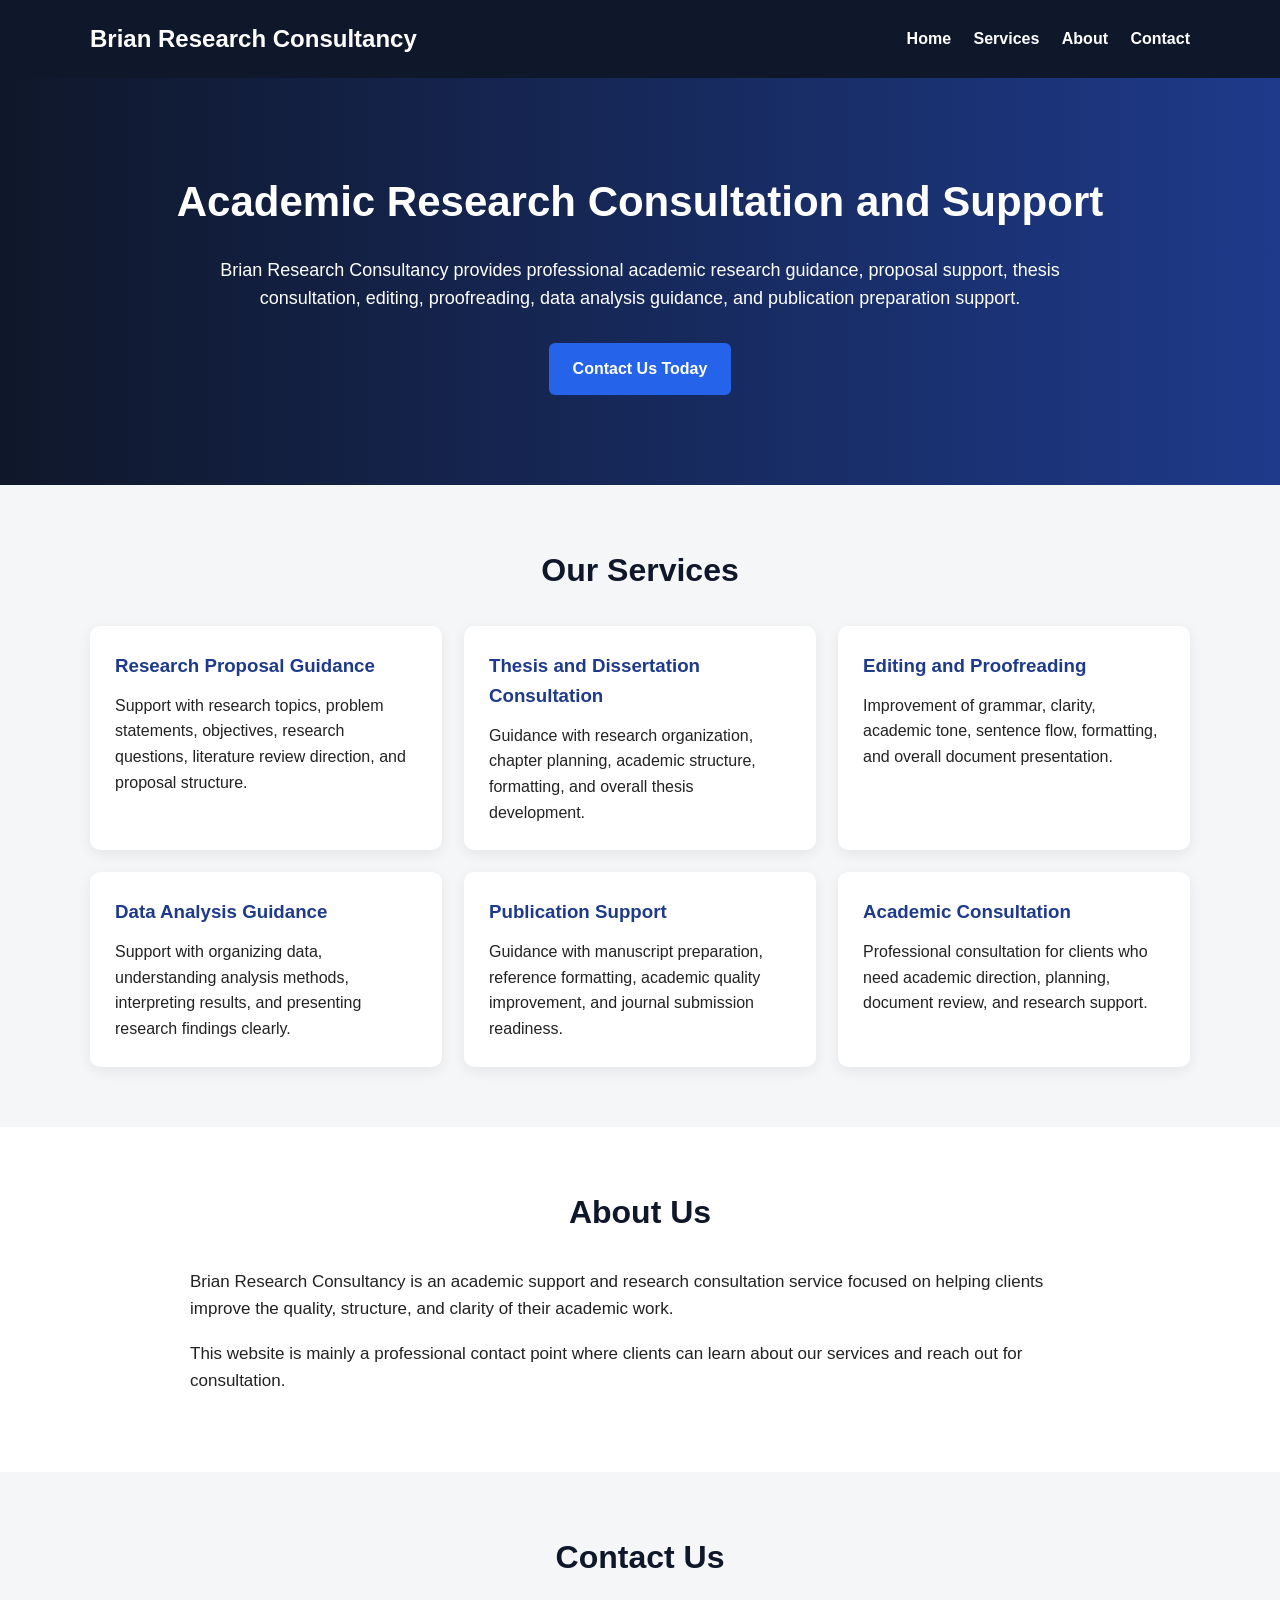
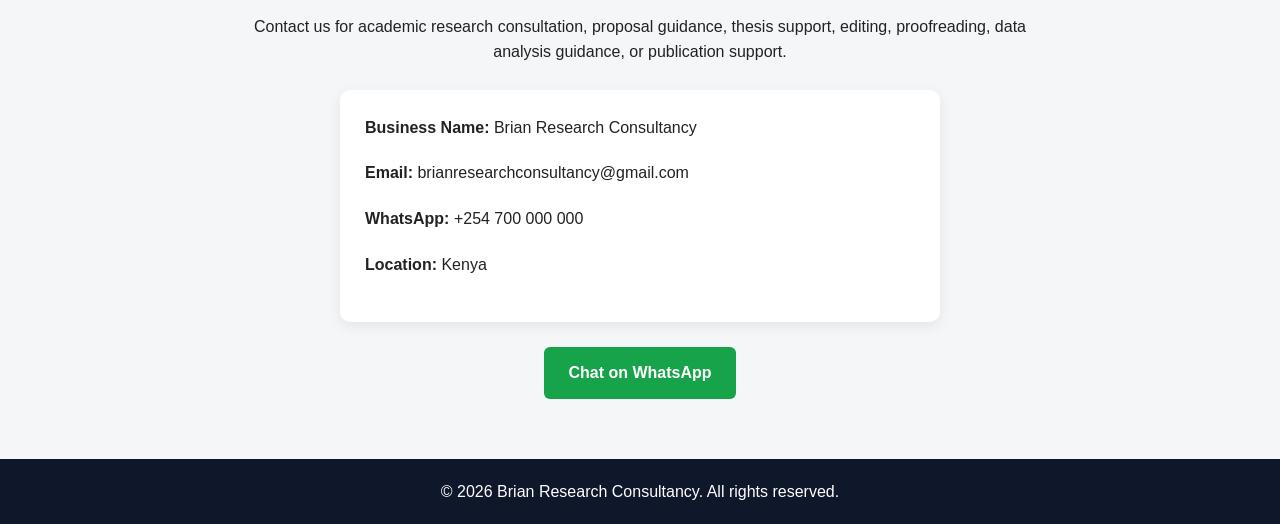
==== index.html @ 4e3ed7ff "Created website files" ====
<!DOCTYPE html>
<html lang="en">
<head>
  <meta charset="UTF-8" />
  <meta name="viewport" content="width=device-width, initial-scale=1.0" />
  <title>Brian Research Consultancy</title>
  <link rel="stylesheet" href="style.css" />
</head>
<body>

  <header>
    <div class="container nav-container">
      <h1>Brian Research Consultancy</h1>
      <nav>
        <a href="#home">Home</a>
        <a href="#services">Services</a>
        <a href="#about">About</a>
        <a href="#contact">Contact</a>
      </nav>
    </div>
  </header>

  <section id="home" class="hero">
    <div class="container">
      <h2>Academic Research Consultation and Support</h2>
      <p>
        Brian Research Consultancy provides professional academic research guidance, proposal support, thesis consultation, editing, proofreading, data analysis guidance, and publication preparation support.
      </p>
      <a href="#contact" class="button">Contact Us Today</a>
    </div>
  </section>

  <section id="services" class="section">
    <div class="container">
      <h2>Our Services</h2>

      <div class="cards">
        <div class="card">
          <h3>Research Proposal Guidance</h3>
          <p>Support with research topics, problem statements, objectives, research questions, literature review direction, and proposal structure.</p>
        </div>

        <div class="card">
          <h3>Thesis and Dissertation Consultation</h3>
          <p>Guidance with research organization, chapter planning, academic structure, formatting, and overall thesis development.</p>
        </div>

        <div class="card">
          <h3>Editing and Proofreading</h3>
          <p>Improvement of grammar, clarity, academic tone, sentence flow, formatting, and overall document presentation.</p>
        </div>

        <div class="card">
          <h3>Data Analysis Guidance</h3>
          <p>Support with organizing data, understanding analysis methods, interpreting results, and presenting research findings clearly.</p>
        </div>

        <div class="card">
          <h3>Publication Support</h3>
          <p>Guidance with manuscript preparation, reference formatting, academic quality improvement, and journal submission readiness.</p>
        </div>

        <div class="card">
          <h3>Academic Consultation</h3>
          <p>Professional consultation for clients who need academic direction, planning, document review, and research support.</p>
        </div>
      </div>
    </div>
  </section>

  <section id="about" class="section light">
    <div class="container">
      <h2>About Us</h2>
      <p>
        Brian Research Consultancy is an academic support and research consultation service focused on helping clients improve the quality, structure, and clarity of their academic work.
      </p>
      <p>
        This website is mainly a professional contact point where clients can learn about our services and reach out for consultation.
      </p>
    </div>
  </section>

  <section id="contact" class="section contact-section">
    <div class="container">
      <h2>Contact Us</h2>
      <p>
        Contact us for academic research consultation, proposal guidance, thesis support, editing, proofreading, data analysis guidance, or publication support.
      </p>

      <div class="contact-box">
        <p><strong>Business Name:</strong> Brian Research Consultancy</p>
        <p><strong>Email:</strong> brianresearchconsultancy@gmail.com</p>
        <p><strong>WhatsApp:</strong> +254 700 000 000</p>
        <p><strong>Location:</strong> Kenya</p>
      </div>

      <a class="button whatsapp" href="https://wa.me/254700000000" target="_blank">
        Chat on WhatsApp
      </a>
    </div>
  </section>

  <footer>
    <p>&copy; 2026 Brian Research Consultancy. All rights reserved.</p>
  </footer>

  <script src="script.js"></script>
</body>
</html>
---- style.css ----
* {
  margin: 0;
  padding: 0;
  box-sizing: border-box;
}

body {
  font-family: Arial, sans-serif;
  background: #f4f6f8;
  color: #222;
  line-height: 1.6;
}

.container {
  width: 90%;
  max-width: 1100px;
  margin: auto;
}

header {
  background: #0f172a;
  color: white;
  padding: 20px 0;
}

.nav-container {
  display: flex;
  justify-content: space-between;
  align-items: center;
  flex-wrap: wrap;
}

header h1 {
  font-size: 24px;
}

nav a {
  color: white;
  text-decoration: none;
  margin-left: 18px;
  font-weight: bold;
}

nav a:hover {
  text-decoration: underline;
}

.hero {
  background: linear-gradient(to right, #0f172a, #1e3a8a);
  color: white;
  padding: 90px 0;
  text-align: center;
}

.hero h2 {
  font-size: 42px;
  margin-bottom: 20px;
}

.hero p {
  font-size: 18px;
  max-width: 850px;
  margin: 0 auto 30px;
}

.button {
  display: inline-block;
  background: #2563eb;
  color: white;
  padding: 13px 24px;
  border-radius: 6px;
  text-decoration: none;
  font-weight: bold;
}

.button:hover {
  background: #1d4ed8;
}

.section {
  padding: 60px 0;
}

.section h2 {
  text-align: center;
  font-size: 32px;
  margin-bottom: 30px;
  color: #0f172a;
}

.light {
  background: white;
}

.cards {
  display: grid;
  grid-template-columns: repeat(3, 1fr);
  gap: 22px;
}

.card {
  background: white;
  padding: 25px;
  border-radius: 10px;
  box-shadow: 0 4px 14px rgba(0, 0, 0, 0.07);
}

.card h3 {
  color: #1e3a8a;
  margin-bottom: 12px;
}

.light p {
  max-width: 900px;
  margin: 0 auto 18px;
  font-size: 17px;
}

.contact-section {
  text-align: center;
}

.contact-section p {
  max-width: 800px;
  margin: 0 auto 20px;
}

.contact-box {
  background: white;
  max-width: 600px;
  margin: 25px auto;
  padding: 25px;
  border-radius: 10px;
  text-align: left;
  box-shadow: 0 4px 14px rgba(0, 0, 0, 0.07);
}

.whatsapp {
  background: #16a34a;
}

.whatsapp:hover {
  background: #15803d;
}

footer {
  background: #0f172a;
  color: white;
  text-align: center;
  padding: 20px;
}

@media (max-width: 768px) {
  .nav-container {
    text-align: center;
    display: block;
  }

  nav {
    margin-top: 15px;
  }

  nav a {
    display: inline-block;
    margin: 8px;
  }

  .hero h2 {
    font-size: 30px;
  }

  .cards {
    grid-template-columns: 1fr;
  }
}
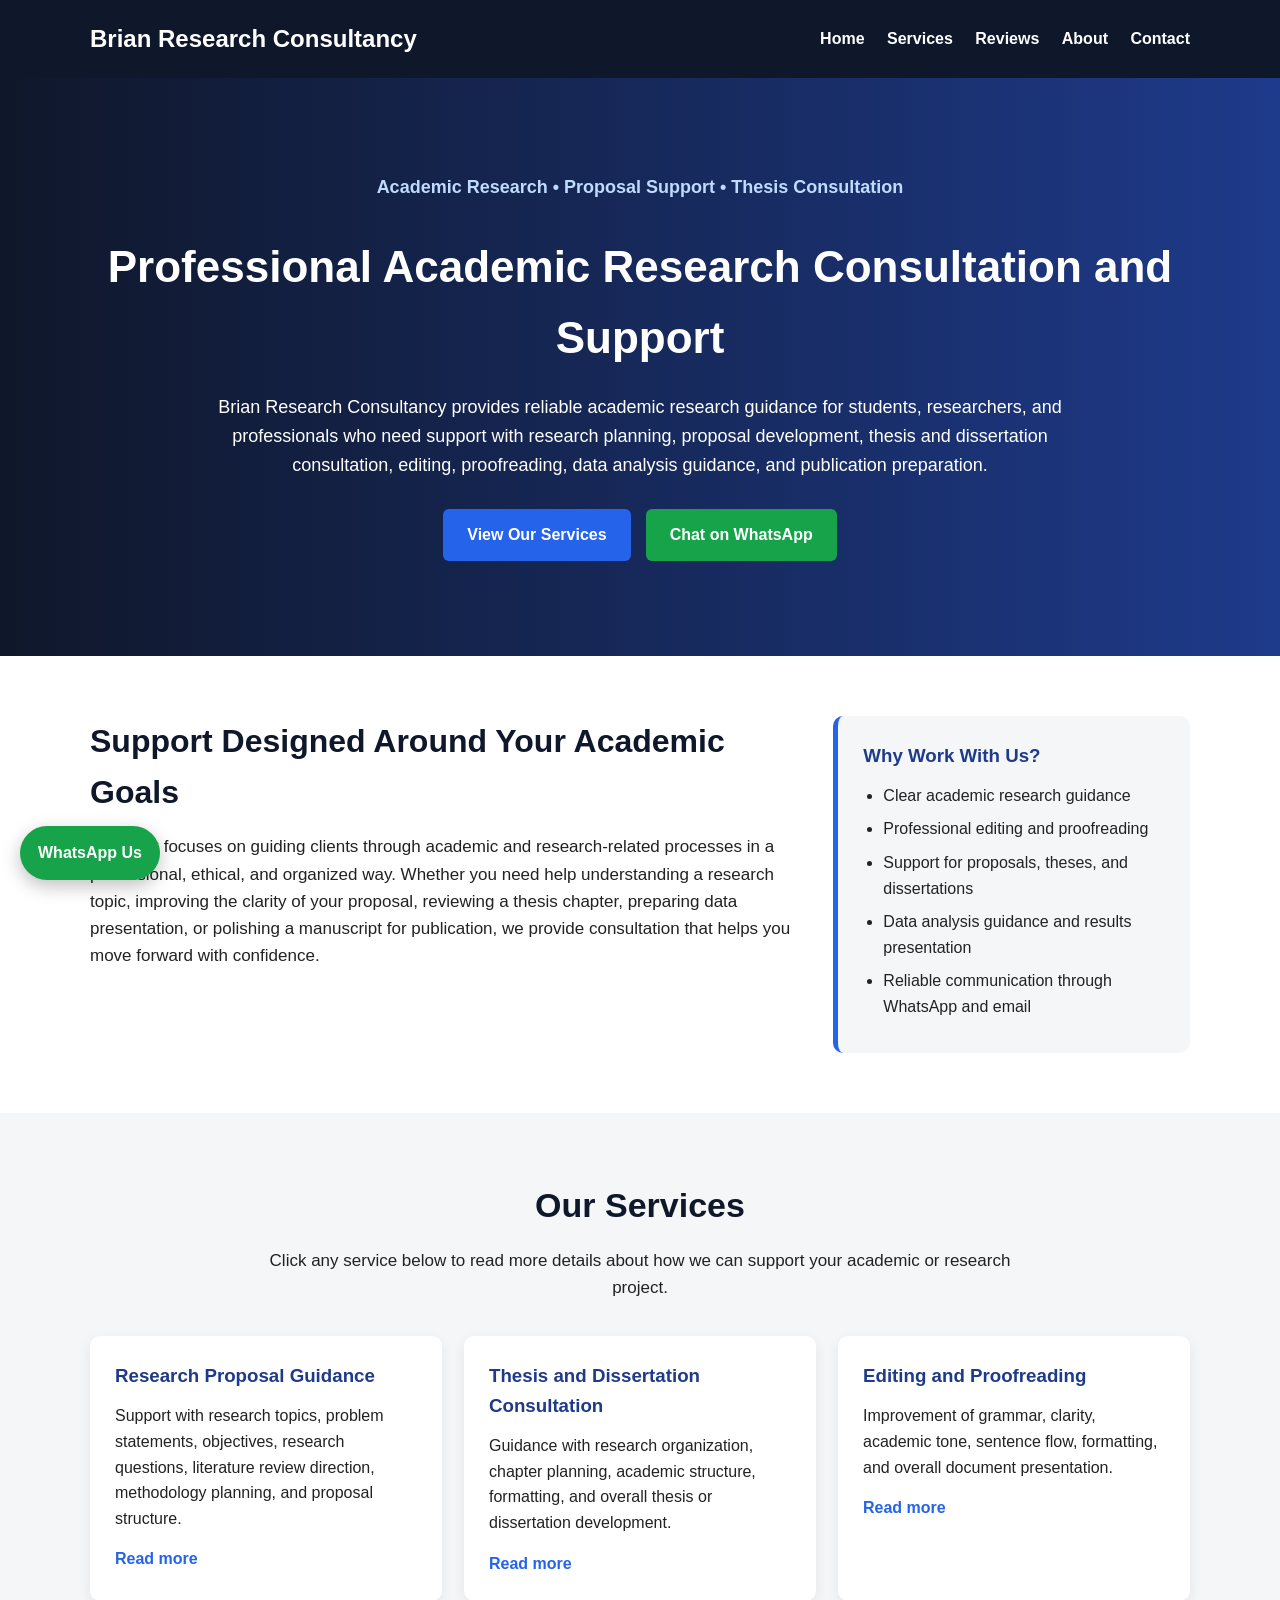
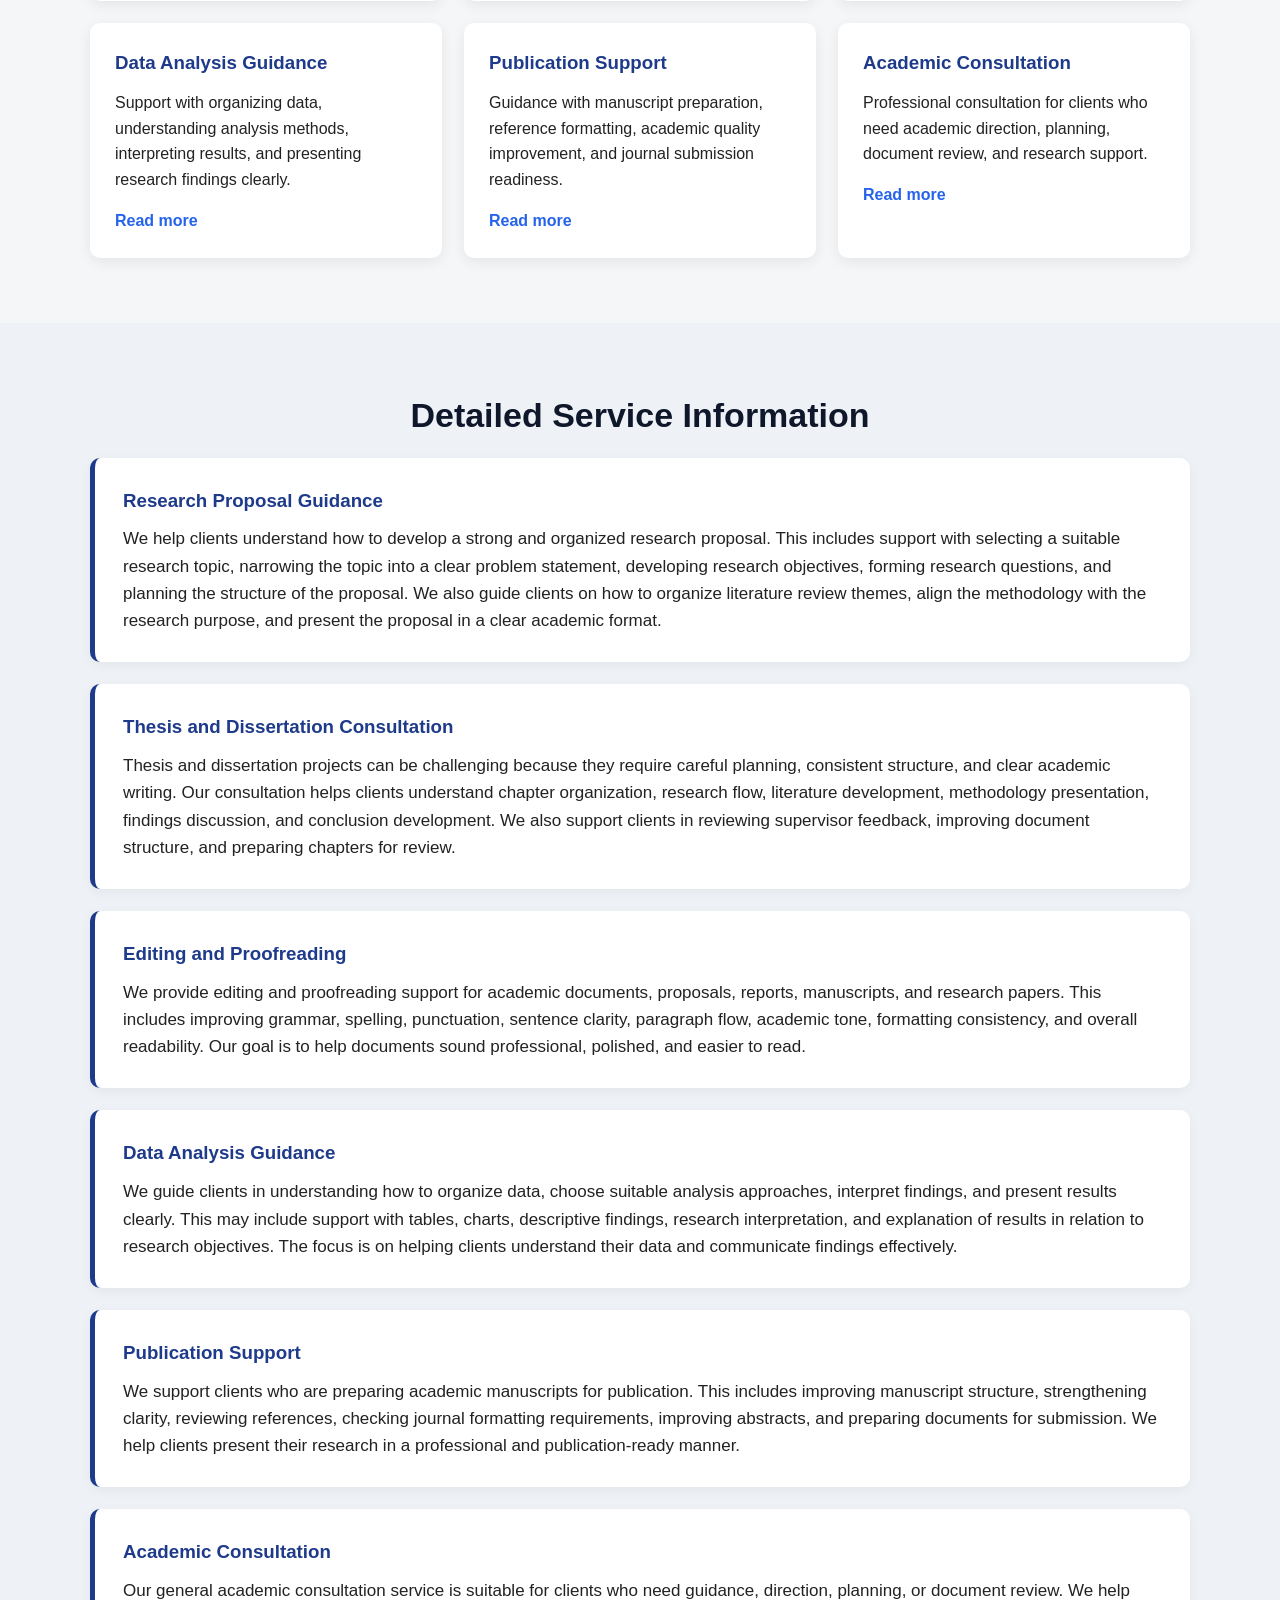
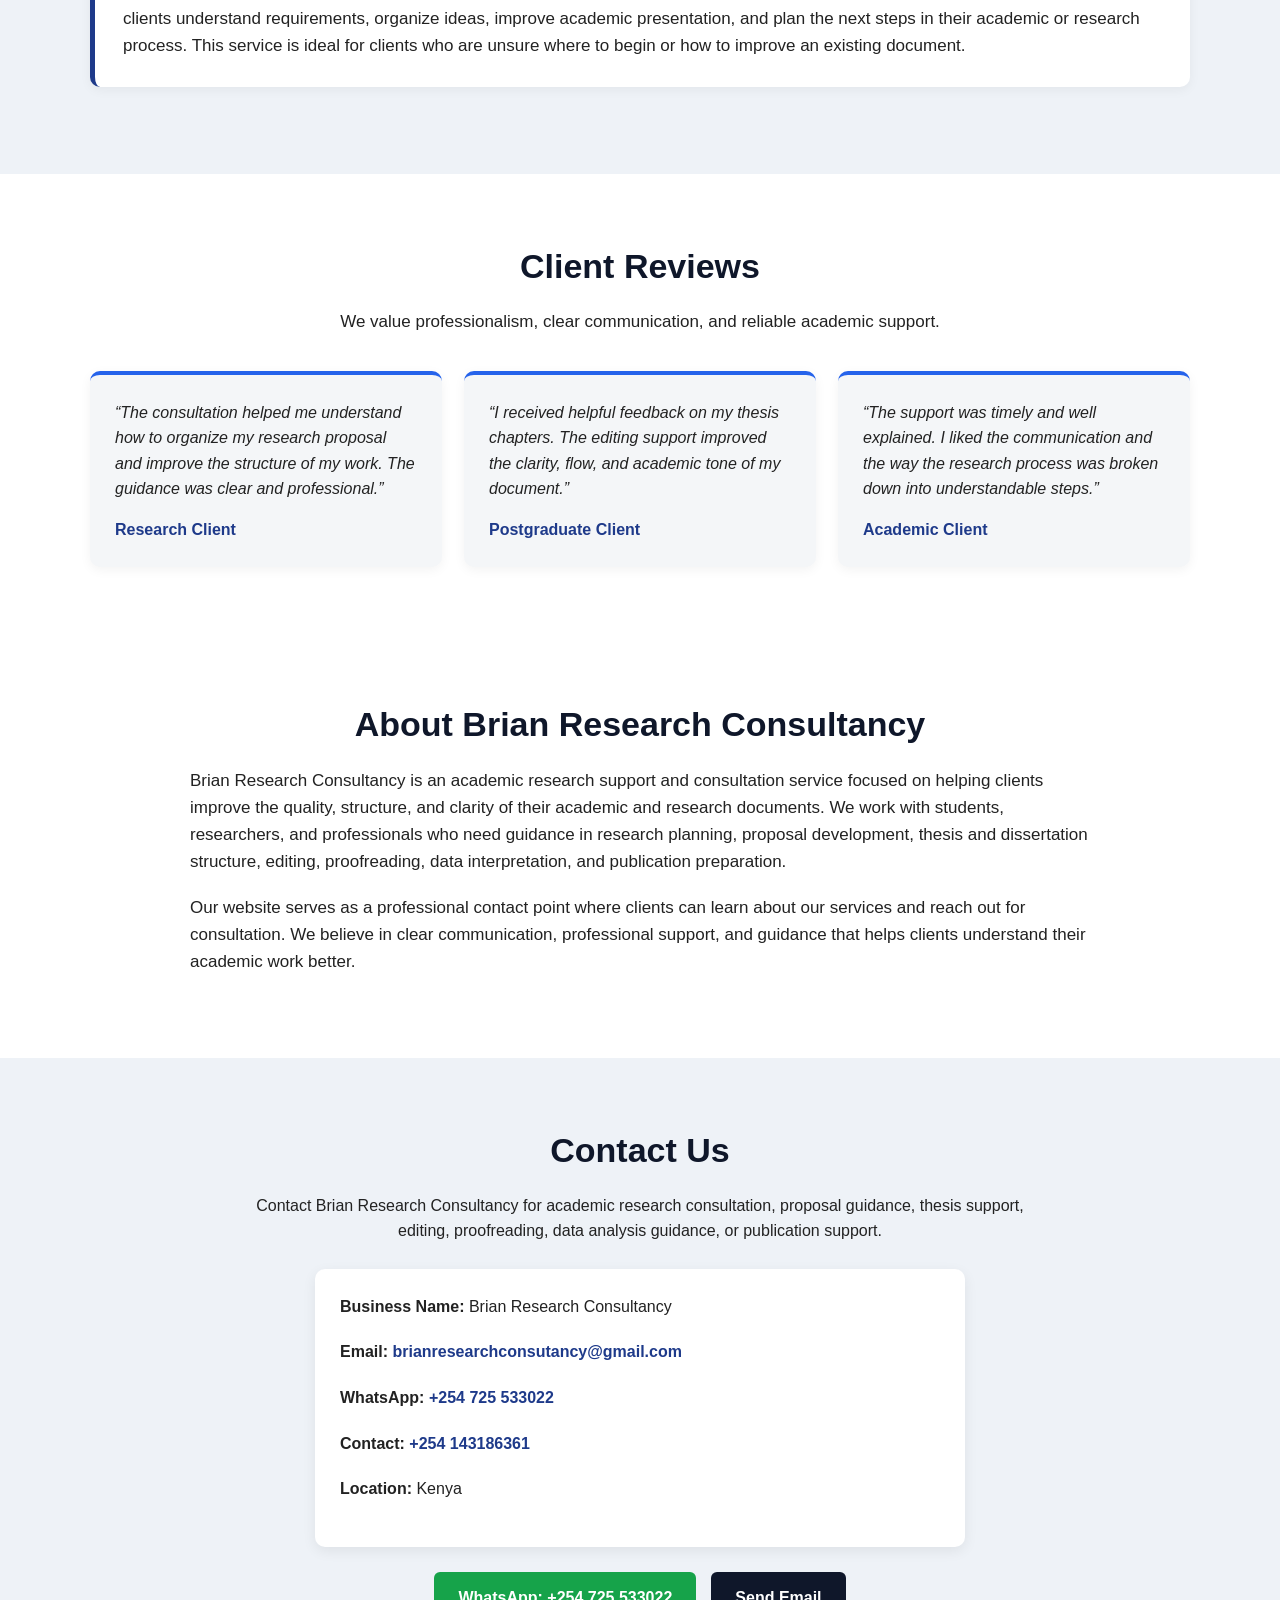
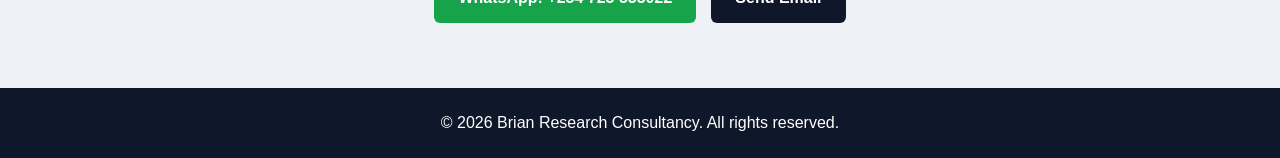
==== commit e2457d62: "Updated website contacts services and reviews" ====
--- a/index.html
+++ b/index.html
@@ -14,6 +14,7 @@
       <nav>
         <a href="#home">Home</a>
         <a href="#services">Services</a>
+        <a href="#reviews">Reviews</a>
         <a href="#about">About</a>
         <a href="#contact">Contact</a>
       </nav>
@@ -22,60 +23,232 @@
 
   <section id="home" class="hero">
     <div class="container">
-      <h2>Academic Research Consultation and Support</h2>
-      <p>
-        Brian Research Consultancy provides professional academic research guidance, proposal support, thesis consultation, editing, proofreading, data analysis guidance, and publication preparation support.
-      </p>
-      <a href="#contact" class="button">Contact Us Today</a>
+      <p class="tagline">Academic Research • Proposal Support • Thesis Consultation</p>
+      <h2>Professional Academic Research Consultation and Support</h2>
+      <p>
+        Brian Research Consultancy provides reliable academic research guidance for students,
+        researchers, and professionals who need support with research planning, proposal development,
+        thesis and dissertation consultation, editing, proofreading, data analysis guidance, and
+        publication preparation.
+      </p>
+      <div class="hero-buttons">
+        <a href="#services" class="button">View Our Services</a>
+        <a href="https://wa.me/254725533022" target="_blank" class="button whatsapp">Chat on WhatsApp</a>
+      </div>
+    </div>
+  </section>
+
+  <section class="intro-section">
+    <div class="container intro-grid">
+      <div>
+        <h2>Support Designed Around Your Academic Goals</h2>
+        <p>
+          Our work focuses on guiding clients through academic and research-related processes in a
+          professional, ethical, and organized way. Whether you need help understanding a research
+          topic, improving the clarity of your proposal, reviewing a thesis chapter, preparing data
+          presentation, or polishing a manuscript for publication, we provide consultation that helps
+          you move forward with confidence.
+        </p>
+      </div>
+
+      <div class="intro-box">
+        <h3>Why Work With Us?</h3>
+        <ul>
+          <li>Clear academic research guidance</li>
+          <li>Professional editing and proofreading</li>
+          <li>Support for proposals, theses, and dissertations</li>
+          <li>Data analysis guidance and results presentation</li>
+          <li>Reliable communication through WhatsApp and email</li>
+        </ul>
+      </div>
     </div>
   </section>
 
   <section id="services" class="section">
     <div class="container">
       <h2>Our Services</h2>
+      <p class="section-intro">
+        Click any service below to read more details about how we can support your academic or research project.
+      </p>
 
       <div class="cards">
-        <div class="card">
+        <a href="#proposal-guidance" class="card service-card">
           <h3>Research Proposal Guidance</h3>
-          <p>Support with research topics, problem statements, objectives, research questions, literature review direction, and proposal structure.</p>
+          <p>
+            Support with research topics, problem statements, objectives, research questions,
+            literature review direction, methodology planning, and proposal structure.
+          </p>
+          <span>Read more</span>
+        </a>
+
+        <a href="#thesis-consultation" class="card service-card">
+          <h3>Thesis and Dissertation Consultation</h3>
+          <p>
+            Guidance with research organization, chapter planning, academic structure, formatting,
+            and overall thesis or dissertation development.
+          </p>
+          <span>Read more</span>
+        </a>
+
+        <a href="#editing-proofreading" class="card service-card">
+          <h3>Editing and Proofreading</h3>
+          <p>
+            Improvement of grammar, clarity, academic tone, sentence flow, formatting, and overall
+            document presentation.
+          </p>
+          <span>Read more</span>
+        </a>
+
+        <a href="#data-analysis" class="card service-card">
+          <h3>Data Analysis Guidance</h3>
+          <p>
+            Support with organizing data, understanding analysis methods, interpreting results,
+            and presenting research findings clearly.
+          </p>
+          <span>Read more</span>
+        </a>
+
+        <a href="#publication-support" class="card service-card">
+          <h3>Publication Support</h3>
+          <p>
+            Guidance with manuscript preparation, reference formatting, academic quality improvement,
+            and journal submission readiness.
+          </p>
+          <span>Read more</span>
+        </a>
+
+        <a href="#academic-consultation" class="card service-card">
+          <h3>Academic Consultation</h3>
+          <p>
+            Professional consultation for clients who need academic direction, planning, document
+            review, and research support.
+          </p>
+          <span>Read more</span>
+        </a>
+      </div>
+    </div>
+  </section>
+
+  <section class="section details-section">
+    <div class="container">
+      <h2>Detailed Service Information</h2>
+
+      <div id="proposal-guidance" class="detail-box">
+        <h3>Research Proposal Guidance</h3>
+        <p>
+          We help clients understand how to develop a strong and organized research proposal. This
+          includes support with selecting a suitable research topic, narrowing the topic into a clear
+          problem statement, developing research objectives, forming research questions, and planning
+          the structure of the proposal. We also guide clients on how to organize literature review
+          themes, align the methodology with the research purpose, and present the proposal in a clear
+          academic format.
+        </p>
+      </div>
+
+      <div id="thesis-consultation" class="detail-box">
+        <h3>Thesis and Dissertation Consultation</h3>
+        <p>
+          Thesis and dissertation projects can be challenging because they require careful planning,
+          consistent structure, and clear academic writing. Our consultation helps clients understand
+          chapter organization, research flow, literature development, methodology presentation,
+          findings discussion, and conclusion development. We also support clients in reviewing
+          supervisor feedback, improving document structure, and preparing chapters for review.
+        </p>
+      </div>
+
+      <div id="editing-proofreading" class="detail-box">
+        <h3>Editing and Proofreading</h3>
+        <p>
+          We provide editing and proofreading support for academic documents, proposals, reports,
+          manuscripts, and research papers. This includes improving grammar, spelling, punctuation,
+          sentence clarity, paragraph flow, academic tone, formatting consistency, and overall
+          readability. Our goal is to help documents sound professional, polished, and easier to read.
+        </p>
+      </div>
+
+      <div id="data-analysis" class="detail-box">
+        <h3>Data Analysis Guidance</h3>
+        <p>
+          We guide clients in understanding how to organize data, choose suitable analysis approaches,
+          interpret findings, and present results clearly. This may include support with tables, charts,
+          descriptive findings, research interpretation, and explanation of results in relation to
+          research objectives. The focus is on helping clients understand their data and communicate
+          findings effectively.
+        </p>
+      </div>
+
+      <div id="publication-support" class="detail-box">
+        <h3>Publication Support</h3>
+        <p>
+          We support clients who are preparing academic manuscripts for publication. This includes
+          improving manuscript structure, strengthening clarity, reviewing references, checking journal
+          formatting requirements, improving abstracts, and preparing documents for submission. We help
+          clients present their research in a professional and publication-ready manner.
+        </p>
+      </div>
+
+      <div id="academic-consultation" class="detail-box">
+        <h3>Academic Consultation</h3>
+        <p>
+          Our general academic consultation service is suitable for clients who need guidance,
+          direction, planning, or document review. We help clients understand requirements, organize
+          ideas, improve academic presentation, and plan the next steps in their academic or research
+          process. This service is ideal for clients who are unsure where to begin or how to improve
+          an existing document.
+        </p>
+      </div>
+    </div>
+  </section>
+
+  <section id="reviews" class="section reviews-section">
+    <div class="container">
+      <h2>Client Reviews</h2>
+      <p class="section-intro">
+        We value professionalism, clear communication, and reliable academic support.
+      </p>
+
+      <div class="review-grid">
+        <div class="review-card">
+          <p>
+            “The consultation helped me understand how to organize my research proposal and improve
+            the structure of my work. The guidance was clear and professional.”
+          </p>
+          <h4>Research Client</h4>
         </div>
 
-        <div class="card">
-          <h3>Thesis and Dissertation Consultation</h3>
-          <p>Guidance with research organization, chapter planning, academic structure, formatting, and overall thesis development.</p>
+        <div class="review-card">
+          <p>
+            “I received helpful feedback on my thesis chapters. The editing support improved the
+            clarity, flow, and academic tone of my document.”
+          </p>
+          <h4>Postgraduate Client</h4>
         </div>
 
-        <div class="card">
-          <h3>Editing and Proofreading</h3>
-          <p>Improvement of grammar, clarity, academic tone, sentence flow, formatting, and overall document presentation.</p>
+        <div class="review-card">
+          <p>
+            “The support was timely and well explained. I liked the communication and the way the
+            research process was broken down into understandable steps.”
+          </p>
+          <h4>Academic Client</h4>
         </div>
-
-        <div class="card">
-          <h3>Data Analysis Guidance</h3>
-          <p>Support with organizing data, understanding analysis methods, interpreting results, and presenting research findings clearly.</p>
-        </div>
-
-        <div class="card">
-          <h3>Publication Support</h3>
-          <p>Guidance with manuscript preparation, reference formatting, academic quality improvement, and journal submission readiness.</p>
-        </div>
-
-        <div class="card">
-          <h3>Academic Consultation</h3>
-          <p>Professional consultation for clients who need academic direction, planning, document review, and research support.</p>
-        </div>
       </div>
     </div>
   </section>
 
   <section id="about" class="section light">
     <div class="container">
-      <h2>About Us</h2>
-      <p>
-        Brian Research Consultancy is an academic support and research consultation service focused on helping clients improve the quality, structure, and clarity of their academic work.
-      </p>
-      <p>
-        This website is mainly a professional contact point where clients can learn about our services and reach out for consultation.
+      <h2>About Brian Research Consultancy</h2>
+      <p>
+        Brian Research Consultancy is an academic research support and consultation service focused on
+        helping clients improve the quality, structure, and clarity of their academic and research
+        documents. We work with students, researchers, and professionals who need guidance in research
+        planning, proposal development, thesis and dissertation structure, editing, proofreading, data
+        interpretation, and publication preparation.
+      </p>
+      <p>
+        Our website serves as a professional contact point where clients can learn about our services
+        and reach out for consultation. We believe in clear communication, professional support, and
+        guidance that helps clients understand their academic work better.
       </p>
     </div>
   </section>
@@ -84,21 +257,33 @@
     <div class="container">
       <h2>Contact Us</h2>
       <p>
-        Contact us for academic research consultation, proposal guidance, thesis support, editing, proofreading, data analysis guidance, or publication support.
+        Contact Brian Research Consultancy for academic research consultation, proposal guidance,
+        thesis support, editing, proofreading, data analysis guidance, or publication support.
       </p>
 
       <div class="contact-box">
         <p><strong>Business Name:</strong> Brian Research Consultancy</p>
-        <p><strong>Email:</strong> brianresearchconsultancy@gmail.com</p>
-        <p><strong>WhatsApp:</strong> +254 700 000 000</p>
+        <p><strong>Email:</strong> <a href="mailto:brianresearchconsutancy@gmail.com">brianresearchconsutancy@gmail.com</a></p>
+        <p><strong>WhatsApp:</strong> <a href="https://wa.me/254725533022" target="_blank">+254 725 533022</a></p>
+        <p><strong>Contact:</strong> <a href="tel:+254143186361">+254 143186361</a></p>
         <p><strong>Location:</strong> Kenya</p>
       </div>
 
-      <a class="button whatsapp" href="https://wa.me/254700000000" target="_blank">
-        Chat on WhatsApp
-      </a>
-    </div>
-  </section>
+      <div class="contact-buttons">
+        <a class="button whatsapp" href="https://wa.me/254725533022" target="_blank">
+          WhatsApp: +254 725 533022
+        </a>
+
+        <a class="button email-button" href="mailto:brianresearchconsutancy@gmail.com">
+          Send Email
+        </a>
+      </div>
+    </div>
+  </section>
+
+  <a href="https://wa.me/254143186361" class="floating-whatsapp" target="_blank">
+    WhatsApp Us
+  </a>
 
   <footer>
     <p>&copy; 2026 Brian Research Consultancy. All rights reserved.</p>
--- a/style.css
+++ b/style.css
@@ -2,6 +2,10 @@
   margin: 0;
   padding: 0;
   box-sizing: border-box;
+}
+
+html {
+  scroll-behavior: smooth;
 }
 
 body {
@@ -21,6 +25,9 @@
   background: #0f172a;
   color: white;
   padding: 20px 0;
+  position: sticky;
+  top: 0;
+  z-index: 1000;
 }
 
 .nav-container {
@@ -42,25 +49,39 @@
 }
 
 nav a:hover {
-  text-decoration: underline;
+  color: #93c5fd;
 }
 
 .hero {
   background: linear-gradient(to right, #0f172a, #1e3a8a);
   color: white;
-  padding: 90px 0;
-  text-align: center;
+  padding: 95px 0;
+  text-align: center;
+}
+
+.tagline {
+  color: #bfdbfe;
+  font-weight: bold;
+  margin-bottom: 15px;
 }
 
 .hero h2 {
-  font-size: 42px;
+  font-size: 44px;
   margin-bottom: 20px;
 }
 
 .hero p {
   font-size: 18px;
-  max-width: 850px;
+  max-width: 900px;
   margin: 0 auto 30px;
+}
+
+.hero-buttons,
+.contact-buttons {
+  display: flex;
+  justify-content: center;
+  gap: 15px;
+  flex-wrap: wrap;
 }
 
 .button {
@@ -77,19 +98,90 @@
   background: #1d4ed8;
 }
 
+.whatsapp {
+  background: #16a34a;
+}
+
+.whatsapp:hover {
+  background: #15803d;
+}
+
+.email-button {
+  background: #0f172a;
+}
+
+.email-button:hover {
+  background: #1e293b;
+}
+
+.intro-section {
+  background: white;
+  padding: 60px 0;
+}
+
+.intro-grid {
+  display: grid;
+  grid-template-columns: 2fr 1fr;
+  gap: 30px;
+  align-items: start;
+}
+
+.intro-section h2 {
+  color: #0f172a;
+  margin-bottom: 15px;
+  font-size: 32px;
+}
+
+.intro-section p {
+  font-size: 17px;
+}
+
+.intro-box {
+  background: #f4f6f8;
+  padding: 25px;
+  border-radius: 10px;
+  border-left: 5px solid #2563eb;
+}
+
+.intro-box h3 {
+  margin-bottom: 12px;
+  color: #1e3a8a;
+}
+
+.intro-box ul {
+  padding-left: 20px;
+}
+
+.intro-box li {
+  margin-bottom: 8px;
+}
+
 .section {
-  padding: 60px 0;
+  padding: 65px 0;
 }
 
 .section h2 {
   text-align: center;
-  font-size: 32px;
-  margin-bottom: 30px;
+  font-size: 34px;
+  margin-bottom: 15px;
   color: #0f172a;
 }
 
+.section-intro {
+  max-width: 800px;
+  margin: 0 auto 35px;
+  text-align: center;
+  font-size: 17px;
+}
+
 .light {
   background: white;
+}
+
+.light p {
+  max-width: 900px;
+  margin: 0 auto 18px;
+  font-size: 17px;
 }
 
 .cards {
@@ -105,19 +197,81 @@
   box-shadow: 0 4px 14px rgba(0, 0, 0, 0.07);
 }
 
+.service-card {
+  text-decoration: none;
+  color: #222;
+  transition: transform 0.2s ease, box-shadow 0.2s ease;
+}
+
+.service-card:hover {
+  transform: translateY(-5px);
+  box-shadow: 0 8px 22px rgba(0, 0, 0, 0.12);
+}
+
 .card h3 {
   color: #1e3a8a;
   margin-bottom: 12px;
 }
 
-.light p {
-  max-width: 900px;
-  margin: 0 auto 18px;
+.service-card span {
+  display: inline-block;
+  margin-top: 15px;
+  color: #2563eb;
+  font-weight: bold;
+}
+
+.details-section {
+  background: #eef2f7;
+}
+
+.detail-box {
+  background: white;
+  padding: 28px;
+  border-radius: 10px;
+  margin-bottom: 22px;
+  border-left: 5px solid #1e3a8a;
+  box-shadow: 0 3px 12px rgba(0, 0, 0, 0.05);
+}
+
+.detail-box h3 {
+  color: #1e3a8a;
+  margin-bottom: 10px;
+}
+
+.detail-box p {
   font-size: 17px;
 }
 
+.reviews-section {
+  background: white;
+}
+
+.review-grid {
+  display: grid;
+  grid-template-columns: repeat(3, 1fr);
+  gap: 22px;
+}
+
+.review-card {
+  background: #f4f6f8;
+  padding: 25px;
+  border-radius: 10px;
+  border-top: 4px solid #2563eb;
+  box-shadow: 0 3px 12px rgba(0, 0, 0, 0.05);
+}
+
+.review-card p {
+  font-style: italic;
+  margin-bottom: 15px;
+}
+
+.review-card h4 {
+  color: #1e3a8a;
+}
+
 .contact-section {
   text-align: center;
+  background: #eef2f7;
 }
 
 .contact-section p {
@@ -127,7 +281,7 @@
 
 .contact-box {
   background: white;
-  max-width: 600px;
+  max-width: 650px;
   margin: 25px auto;
   padding: 25px;
   border-radius: 10px;
@@ -135,11 +289,31 @@
   box-shadow: 0 4px 14px rgba(0, 0, 0, 0.07);
 }
 
-.whatsapp {
+.contact-box a {
+  color: #1e3a8a;
+  text-decoration: none;
+  font-weight: bold;
+}
+
+.contact-box a:hover {
+  text-decoration: underline;
+}
+
+.floating-whatsapp {
+  position: fixed;
+  left: 20px;
+  bottom: 20px;
   background: #16a34a;
-}
-
-.whatsapp:hover {
+  color: white;
+  padding: 14px 18px;
+  border-radius: 50px;
+  text-decoration: none;
+  font-weight: bold;
+  box-shadow: 0 6px 18px rgba(0, 0, 0, 0.25);
+  z-index: 2000;
+}
+
+.floating-whatsapp:hover {
   background: #15803d;
 }
 
@@ -147,7 +321,19 @@
   background: #0f172a;
   color: white;
   text-align: center;
-  padding: 20px;
+  padding: 22px;
+}
+
+@media (max-width: 900px) {
+  .cards,
+  .review-grid,
+  .intro-grid {
+    grid-template-columns: 1fr;
+  }
+
+  .hero h2 {
+    font-size: 34px;
+  }
 }
 
 @media (max-width: 768px) {
@@ -165,11 +351,18 @@
     margin: 8px;
   }
 
+  .hero {
+    padding: 70px 0;
+  }
+
   .hero h2 {
     font-size: 30px;
   }
 
-  .cards {
-    grid-template-columns: 1fr;
+  .floating-whatsapp {
+    left: 12px;
+    bottom: 12px;
+    padding: 12px 15px;
+    font-size: 14px;
   }
 }
